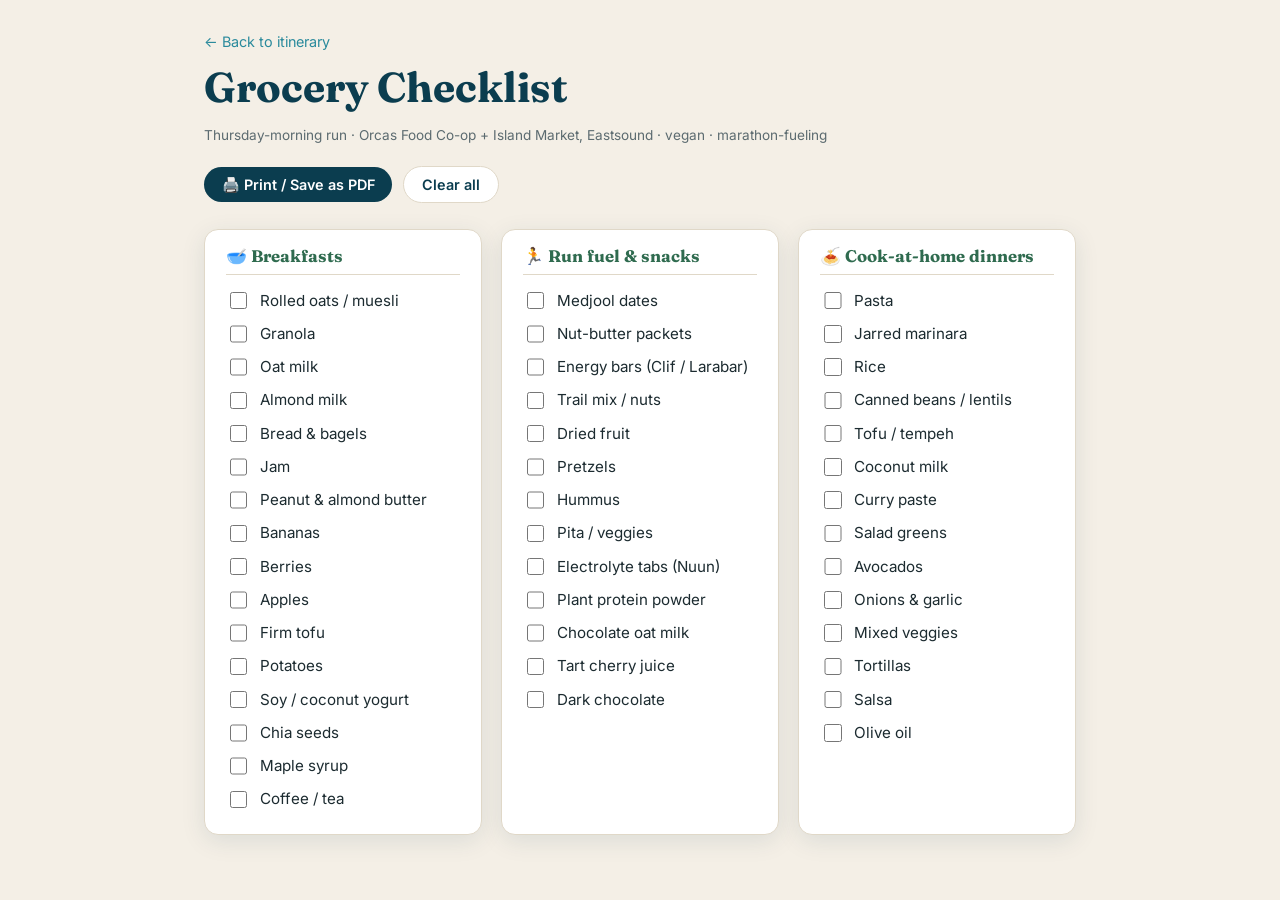
==== grocery.html @ f3b894e9 "Add printable grocery checklist page and Anacortes map links Add grocery.html: an interactive, print" ====
<!DOCTYPE html>
<html lang="en">
<head>
  <meta charset="UTF-8" />
  <meta name="viewport" content="width=device-width, initial-scale=1.0" />
  <title>Orcas Island — Grocery Checklist</title>
  <link rel="preconnect" href="https://fonts.googleapis.com" />
  <link rel="preconnect" href="https://fonts.gstatic.com" crossorigin />
  <link href="https://fonts.googleapis.com/css2?family=Fraunces:opsz,wght@9..144,400;9..144,600;9..144,700&family=Inter:wght@400;500;600;700&display=swap" rel="stylesheet" />
  <link rel="stylesheet" href="styles.css" />
  <style>
    .grocery-wrap { max-width: 920px; margin: 0 auto; padding: 1.8rem 1.5rem 4rem; }
    .backlink { font-size: 0.9rem; color: var(--teal); text-decoration: none; }
    .grocery-wrap h1 { font-family: "Fraunces", serif; color: var(--ocean); margin: 0.6rem 0 0.2rem; font-size: clamp(1.8rem, 5vw, 2.6rem); }
    .toolbar { display: flex; gap: 0.7rem; align-items: center; flex-wrap: wrap; margin: 1.2rem 0 1.6rem; }
    .check-grid { display: grid; grid-template-columns: repeat(auto-fit, minmax(260px, 1fr)); gap: 1.2rem; }
    .check-card { background: var(--card); border: 1px solid var(--line); border-radius: 14px; padding: 1.1rem 1.3rem; box-shadow: var(--shadow); }
    .check-card h2 { font-size: 1.05rem; color: var(--forest); margin: 0 0 0.6rem; border-bottom: 1px solid var(--line); padding-bottom: 0.45rem; }
    .check-item { display: flex; align-items: flex-start; gap: 0.6rem; padding: 0.28rem 0; cursor: pointer; font-size: 0.95rem; }
    .check-item input { width: 1.1rem; height: 1.1rem; margin-top: 0.2rem; accent-color: var(--teal); flex-shrink: 0; }
    .check-item input:checked + span { text-decoration: line-through; color: var(--muted); }
    @media print {
      .toolbar, .backlink { display: none !important; }
      body { background: #fff; }
      .grocery-wrap { padding-top: 0.5rem; }
      .check-card { box-shadow: none; break-inside: avoid; }
      .check-grid { grid-template-columns: repeat(2, 1fr); }
    }
  </style>
</head>
<body>
  <div class="grocery-wrap">
    <a class="backlink" href="index.html">← Back to itinerary</a>
    <h1>Grocery Checklist</h1>
    <p class="muted">Thursday-morning run · Orcas Food Co-op + Island Market, Eastsound · vegan · marathon-fueling</p>

    <div class="toolbar">
      <button class="btn" onclick="window.print()">🖨️ Print / Save as PDF</button>
      <button class="btn secondary" id="clearBtn">Clear all</button>
    </div>

    <div class="check-grid">
      <div class="check-card">
        <h2>🥣 Breakfasts</h2>
        <label class="check-item"><input type="checkbox" /><span>Rolled oats / muesli</span></label>
        <label class="check-item"><input type="checkbox" /><span>Granola</span></label>
        <label class="check-item"><input type="checkbox" /><span>Oat milk</span></label>
        <label class="check-item"><input type="checkbox" /><span>Almond milk</span></label>
        <label class="check-item"><input type="checkbox" /><span>Bread &amp; bagels</span></label>
        <label class="check-item"><input type="checkbox" /><span>Jam</span></label>
        <label class="check-item"><input type="checkbox" /><span>Peanut &amp; almond butter</span></label>
        <label class="check-item"><input type="checkbox" /><span>Bananas</span></label>
        <label class="check-item"><input type="checkbox" /><span>Berries</span></label>
        <label class="check-item"><input type="checkbox" /><span>Apples</span></label>
        <label class="check-item"><input type="checkbox" /><span>Firm tofu</span></label>
        <label class="check-item"><input type="checkbox" /><span>Potatoes</span></label>
        <label class="check-item"><input type="checkbox" /><span>Soy / coconut yogurt</span></label>
        <label class="check-item"><input type="checkbox" /><span>Chia seeds</span></label>
        <label class="check-item"><input type="checkbox" /><span>Maple syrup</span></label>
        <label class="check-item"><input type="checkbox" /><span>Coffee / tea</span></label>
      </div>

      <div class="check-card">
        <h2>🏃 Run fuel &amp; snacks</h2>
        <label class="check-item"><input type="checkbox" /><span>Medjool dates</span></label>
        <label class="check-item"><input type="checkbox" /><span>Nut-butter packets</span></label>
        <label class="check-item"><input type="checkbox" /><span>Energy bars (Clif / Larabar)</span></label>
        <label class="check-item"><input type="checkbox" /><span>Trail mix / nuts</span></label>
        <label class="check-item"><input type="checkbox" /><span>Dried fruit</span></label>
        <label class="check-item"><input type="checkbox" /><span>Pretzels</span></label>
        <label class="check-item"><input type="checkbox" /><span>Hummus</span></label>
        <label class="check-item"><input type="checkbox" /><span>Pita / veggies</span></label>
        <label class="check-item"><input type="checkbox" /><span>Electrolyte tabs (Nuun)</span></label>
        <label class="check-item"><input type="checkbox" /><span>Plant protein powder</span></label>
        <label class="check-item"><input type="checkbox" /><span>Chocolate oat milk</span></label>
        <label class="check-item"><input type="checkbox" /><span>Tart cherry juice</span></label>
        <label class="check-item"><input type="checkbox" /><span>Dark chocolate</span></label>
      </div>

      <div class="check-card">
        <h2>🍝 Cook-at-home dinners</h2>
        <label class="check-item"><input type="checkbox" /><span>Pasta</span></label>
        <label class="check-item"><input type="checkbox" /><span>Jarred marinara</span></label>
        <label class="check-item"><input type="checkbox" /><span>Rice</span></label>
        <label class="check-item"><input type="checkbox" /><span>Canned beans / lentils</span></label>
        <label class="check-item"><input type="checkbox" /><span>Tofu / tempeh</span></label>
        <label class="check-item"><input type="checkbox" /><span>Coconut milk</span></label>
        <label class="check-item"><input type="checkbox" /><span>Curry paste</span></label>
        <label class="check-item"><input type="checkbox" /><span>Salad greens</span></label>
        <label class="check-item"><input type="checkbox" /><span>Avocados</span></label>
        <label class="check-item"><input type="checkbox" /><span>Onions &amp; garlic</span></label>
        <label class="check-item"><input type="checkbox" /><span>Mixed veggies</span></label>
        <label class="check-item"><input type="checkbox" /><span>Tortillas</span></label>
        <label class="check-item"><input type="checkbox" /><span>Salsa</span></label>
        <label class="check-item"><input type="checkbox" /><span>Olive oil</span></label>
      </div>
    </div>
  </div>

  <script>
    const KEY = 'orcas-grocery';
    const boxes = [...document.querySelectorAll('.check-item input')];
    const saved = JSON.parse(localStorage.getItem(KEY) || '{}');
    const save = () => {
      const state = {};
      boxes.forEach(b => { state[b.nextElementSibling.textContent.trim()] = b.checked; });
      localStorage.setItem(KEY, JSON.stringify(state));
    };
    boxes.forEach(b => {
      const k = b.nextElementSibling.textContent.trim();
      if (saved[k]) b.checked = true;
      b.addEventListener('change', save);
    });
    document.getElementById('clearBtn').addEventListener('click', () => {
      boxes.forEach(b => b.checked = false);
      localStorage.removeItem(KEY);
    });
  </script>
</body>
</html>
---- styles.css ----
:root {
  --ocean: #0b3d4f;
  --ocean-2: #145a6e;
  --teal: #2a8a9c;
  --sand: #f4efe6;
  --sand-2: #ece4d6;
  --forest: #2f6b4f;
  --coral: #e07a5f;
  --ink: #1c2b30;
  --muted: #5c6b70;
  --card: #ffffff;
  --line: #e0d8c8;
  --shadow: 0 6px 24px rgba(11, 61, 79, 0.10);
}

* { box-sizing: border-box; }

html { scroll-behavior: smooth; }

body {
  margin: 0;
  font-family: "Inter", system-ui, -apple-system, sans-serif;
  color: var(--ink);
  background: var(--sand);
  line-height: 1.6;
}

h1, h2, h3 {
  font-family: "Fraunces", Georgia, serif;
  line-height: 1.15;
  margin: 0;
}

a { color: var(--teal); }

/* ---------- HERO ---------- */
.hero {
  position: relative;
  color: #fff;
  background:
    radial-gradient(1200px 500px at 80% -10%, rgba(42,138,156,0.55), transparent),
    linear-gradient(160deg, var(--ocean) 0%, var(--ocean-2) 55%, var(--teal) 130%);
  padding-bottom: 4rem;
  overflow: hidden;
}
.hero::after {
  content: "";
  position: absolute;
  left: 0; right: 0; bottom: -1px;
  height: 60px;
  background: var(--sand);
  clip-path: polygon(0 60%, 12% 40%, 28% 62%, 45% 38%, 62% 60%, 80% 36%, 100% 58%, 100% 100%, 0 100%);
}

.topnav {
  display: flex;
  align-items: center;
  justify-content: space-between;
  flex-wrap: wrap;
  max-width: 1080px;
  margin: 0 auto;
  padding: 1.1rem 1.5rem;
}
.brand {
  font-family: "Fraunces", serif;
  font-weight: 700;
  font-size: 1.15rem;
  color: #fff;
  text-decoration: none;
  letter-spacing: 0.3px;
}
.nav-links { display: flex; gap: 1.4rem; }
.nav-links a {
  color: rgba(255,255,255,0.88);
  text-decoration: none;
  font-size: 0.92rem;
  font-weight: 500;
}
.nav-links a:hover { color: #fff; }
.nav-toggle {
  display: none;
  background: none; border: none;
  color: #fff; font-size: 1.5rem; cursor: pointer;
}

.hero-inner {
  max-width: 1080px;
  margin: 0 auto;
  padding: 2.5rem 1.5rem 0;
  text-align: center;
}
.eyebrow {
  text-transform: uppercase;
  letter-spacing: 3px;
  font-size: 0.78rem;
  font-weight: 600;
  color: rgba(255,255,255,0.78);
  margin: 0 0 0.6rem;
}
.hero h1 {
  font-size: clamp(3rem, 9vw, 6rem);
  font-weight: 700;
  letter-spacing: -1px;
}
.hero-sub {
  font-size: clamp(1.1rem, 3vw, 1.6rem);
  font-style: italic;
  font-family: "Fraunces", serif;
  margin: 0.4rem 0 1.6rem;
  color: rgba(255,255,255,0.92);
}
.hero-meta {
  display: flex;
  flex-wrap: wrap;
  justify-content: center;
  gap: 0.6rem 1.4rem;
  font-size: 0.95rem;
  color: rgba(255,255,255,0.9);
}
.hero-meta span { white-space: nowrap; }

/* ---------- SECTIONS ---------- */
main { max-width: 1080px; margin: 0 auto; padding: 0 1.5rem; }
.section { padding: 3rem 0 1rem; }
.section > h2 {
  font-size: clamp(1.6rem, 4vw, 2.2rem);
  color: var(--ocean);
  margin-bottom: 1.4rem;
  position: relative;
  padding-left: 0.9rem;
}
.section > h2::before {
  content: "";
  position: absolute;
  left: 0; top: 0.15em; bottom: 0.15em;
  width: 5px; border-radius: 3px;
  background: var(--coral);
}
.muted { color: var(--muted); font-weight: 400; font-size: 0.85em; }
.subhead { font-size: 1.25rem; color: var(--ocean); margin: 2rem 0 1rem; }

.btn {
  display: inline-block;
  background: var(--ocean);
  color: #fff;
  text-decoration: none;
  padding: 0.55rem 1.1rem;
  border-radius: 999px;
  font-weight: 600;
  font-size: 0.9rem;
  border: none;
  cursor: pointer;
  font-family: inherit;
}
.btn:hover { background: var(--ocean-2); }
.btn.secondary { background: #fff; color: var(--ocean); border: 1px solid var(--line); }

.callout {
  background: var(--card);
  border: 1px solid var(--line);
  border-left: 5px solid var(--teal);
  border-radius: 14px;
  padding: 1.2rem 1.4rem;
  box-shadow: var(--shadow);
}
.callout p { margin: 0 0 0.8rem; }
.callout p:last-child { margin-bottom: 0; }

/* ---------- TABLE ---------- */
.table-wrap { overflow-x: auto; border-radius: 14px; box-shadow: var(--shadow); }
table {
  width: 100%;
  border-collapse: collapse;
  background: var(--card);
  min-width: 640px;
}
th, td { padding: 0.8rem 1rem; text-align: left; border-bottom: 1px solid var(--line); font-size: 0.93rem; }
thead th {
  background: var(--ocean);
  color: #fff;
  font-weight: 600;
  font-size: 0.85rem;
  letter-spacing: 0.4px;
}
tbody tr:nth-child(even) { background: var(--sand-2); }
tbody tr.row-highlight { background: #fdf3ec; }
.footnote { font-size: 0.82rem; color: var(--muted); margin-top: 0.7rem; }

/* ---------- DAY CARDS ---------- */
.day-card {
  background: var(--card);
  border: 1px solid var(--line);
  border-radius: 16px;
  padding: 1.4rem 1.6rem;
  margin-bottom: 1.2rem;
  box-shadow: var(--shadow);
}
.day-card-feature {
  border: 1px solid #f0c9a8;
  background: linear-gradient(180deg, #fff 0%, #fff7f0 100%);
}
.day-head {
  display: flex;
  align-items: baseline;
  gap: 0.9rem;
  flex-wrap: wrap;
  margin-bottom: 0.8rem;
  border-bottom: 1px dashed var(--line);
  padding-bottom: 0.7rem;
}
.day-num {
  background: var(--ocean);
  color: #fff;
  font-size: 0.72rem;
  font-weight: 700;
  letter-spacing: 1px;
  text-transform: uppercase;
  padding: 0.28rem 0.6rem;
  border-radius: 999px;
}
.day-card-feature .day-num { background: var(--coral); }
.day-head h3 { font-size: 1.18rem; color: var(--ocean); font-weight: 600; }
.day-card ul { margin: 0; padding-left: 1.1rem; }
.day-card li { margin-bottom: 0.55rem; }
.day-card li:last-child { margin-bottom: 0; }

.tag {
  display: inline-block;
  font-size: 0.68rem;
  font-weight: 700;
  letter-spacing: 0.5px;
  text-transform: uppercase;
  padding: 0.12rem 0.5rem;
  border-radius: 6px;
  margin-right: 0.35rem;
  vertical-align: middle;
  color: #fff;
}
.tag-run   { background: #c05621; }
.tag-hike  { background: var(--forest); }
.tag-water { background: var(--teal); }
.tag-food  { background: #8a5a83; }
.tag-night { background: #2c3e66; }
.tag-spa   { background: var(--coral); }

/* ---------- GRID CARDS ---------- */
.grid {
  display: grid;
  grid-template-columns: repeat(auto-fit, minmax(240px, 1fr));
  gap: 1.1rem;
}
.info-card {
  background: var(--card);
  border: 1px solid var(--line);
  border-radius: 14px;
  padding: 1.2rem 1.3rem;
  box-shadow: var(--shadow);
}
.info-card h3 { font-size: 1.05rem; color: var(--forest); margin-bottom: 0.6rem; }
.info-card.alert-card { border-color: #f0c9a8; border-left: 5px solid var(--coral); background: #fff7f0; }
.info-card.alert-card h3 { color: var(--coral); }
.info-card ul { margin: 0; padding-left: 1.1rem; }
.info-card li { margin-bottom: 0.35rem; font-size: 0.93rem; }

.checklist {
  list-style: none;
  padding: 0;
  margin: 0;
  display: grid;
  gap: 0.7rem;
}
.checklist li {
  background: var(--card);
  border: 1px solid var(--line);
  border-radius: 12px;
  padding: 0.85rem 1.1rem 0.85rem 2.6rem;
  position: relative;
  box-shadow: var(--shadow);
  font-size: 0.94rem;
}
.checklist li::before {
  content: "✓";
  position: absolute;
  left: 1rem; top: 0.85rem;
  color: var(--forest);
  font-weight: 700;
}

/* ---------- FOOTER ---------- */
.site-footer {
  text-align: center;
  padding: 2.5rem 1.5rem 3rem;
  margin-top: 2rem;
  color: var(--muted);
  border-top: 1px solid var(--line);
}
.site-footer p { margin: 0.2rem 0; }

/* ---------- RESPONSIVE ---------- */
@media (max-width: 720px) {
  .nav-toggle { display: block; }
  .nav-links {
    display: none;
    flex-direction: column;
    width: 100%;
    gap: 0.4rem;
    margin-top: 0.8rem;
  }
  .nav-links.open { display: flex; }
  .nav-links a { padding: 0.4rem 0; }
}
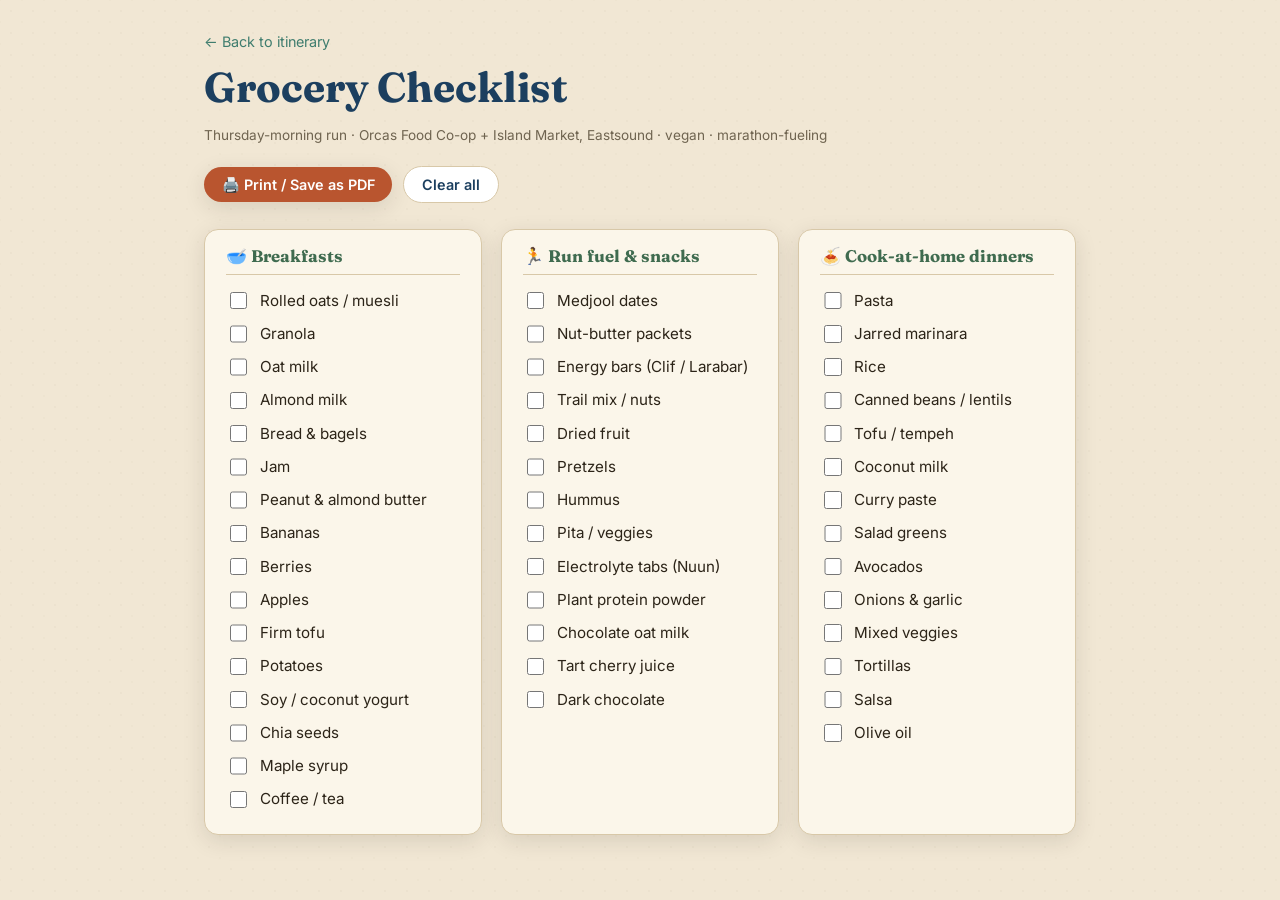
==== commit 08f44467: "Restyle site with vintage Orcas summer-camp look & feel Rework palette (navy seas, parchment, campfi" ====
--- a/grocery.html
+++ b/grocery.html
@@ -6,7 +6,7 @@
   <title>Orcas Island — Grocery Checklist</title>
   <link rel="preconnect" href="https://fonts.googleapis.com" />
   <link rel="preconnect" href="https://fonts.gstatic.com" crossorigin />
-  <link href="https://fonts.googleapis.com/css2?family=Fraunces:opsz,wght@9..144,400;9..144,600;9..144,700&family=Inter:wght@400;500;600;700&display=swap" rel="stylesheet" />
+  <link href="https://fonts.googleapis.com/css2?family=Caveat:wght@500;700&family=Fraunces:opsz,wght@9..144,400;9..144,600;9..144,700&family=Inter:wght@400;500;600;700&display=swap" rel="stylesheet" />
   <link rel="stylesheet" href="styles.css" />
   <style>
     .grocery-wrap { max-width: 920px; margin: 0 auto; padding: 1.8rem 1.5rem 4rem; }
--- a/styles.css
+++ b/styles.css
@@ -1,16 +1,18 @@
 :root {
-  --ocean: #0b3d4f;
-  --ocean-2: #145a6e;
-  --teal: #2a8a9c;
-  --sand: #f4efe6;
-  --sand-2: #ece4d6;
-  --forest: #2f6b4f;
-  --coral: #e07a5f;
-  --ink: #1c2b30;
-  --muted: #5c6b70;
-  --card: #ffffff;
-  --line: #e0d8c8;
-  --shadow: 0 6px 24px rgba(11, 61, 79, 0.10);
+  /* Vintage camp palette — navy seas, parchment, campfire rust, pine */
+  --ocean: #1c3f5f;       /* deep nautical navy */
+  --ocean-2: #2a5773;     /* dusk blue */
+  --teal: #3f7d6e;        /* muted sea-green */
+  --sand: #f1e7d4;        /* parchment page */
+  --sand-2: #e7d9bf;      /* aged paper */
+  --forest: #3f6b4f;      /* pine / sage */
+  --coral: #b9552f;       /* campfire rust */
+  --gold: #c79a3f;        /* brass / compass */
+  --ink: #2c2418;         /* warm bark brown */
+  --muted: #6f6450;       /* taupe */
+  --card: #fbf6ea;        /* warm paper card */
+  --line: #d8c8a8;        /* weathered tan */
+  --shadow: 0 6px 22px rgba(44, 36, 24, 0.12);
 }
 
 * { box-sizing: border-box; }
@@ -21,7 +23,12 @@
   margin: 0;
   font-family: "Inter", system-ui, -apple-system, sans-serif;
   color: var(--ink);
-  background: var(--sand);
+  background-color: var(--sand);
+  background-image:
+    radial-gradient(rgba(120, 90, 50, 0.035) 1px, transparent 1px),
+    radial-gradient(rgba(120, 90, 50, 0.025) 1px, transparent 1px);
+  background-size: 22px 22px, 22px 22px;
+  background-position: 0 0, 11px 11px;
   line-height: 1.6;
 }
 
@@ -31,28 +38,50 @@
   margin: 0;
 }
 
-a { color: var(--teal); }
+a { color: var(--coral); }
 
 /* ---------- HERO ---------- */
 .hero {
   position: relative;
-  color: #fff;
+  color: #f6efe0;
   background:
-    radial-gradient(1200px 500px at 80% -10%, rgba(42,138,156,0.55), transparent),
-    linear-gradient(160deg, var(--ocean) 0%, var(--ocean-2) 55%, var(--teal) 130%);
-  padding-bottom: 4rem;
+    linear-gradient(180deg, #112a40 0%, #1c3f5f 55%, #38617f 100%);
+  padding-bottom: 6rem;
   overflow: hidden;
 }
+/* starry Orcas night sky */
+.hero::before {
+  content: "";
+  position: absolute;
+  inset: 0;
+  z-index: 0;
+  pointer-events: none;
+  background-image:
+    radial-gradient(1.6px 1.6px at 18% 28%, rgba(255,255,255,.85), transparent),
+    radial-gradient(1.4px 1.4px at 70% 18%, rgba(255,255,255,.75), transparent),
+    radial-gradient(1px 1px at 48% 38%, rgba(255,255,255,.6), transparent),
+    radial-gradient(1px 1px at 86% 46%, rgba(255,255,255,.6), transparent),
+    radial-gradient(1.6px 1.6px at 33% 14%, rgba(255,255,255,.8), transparent),
+    radial-gradient(1px 1px at 9% 52%, rgba(255,255,255,.5), transparent),
+    radial-gradient(1px 1px at 58% 58%, rgba(255,255,255,.5), transparent),
+    radial-gradient(1.5px 1.5px at 92% 24%, rgba(255,255,255,.75), transparent),
+    radial-gradient(1px 1px at 78% 64%, rgba(255,255,255,.45), transparent),
+    radial-gradient(1.2px 1.2px at 25% 60%, rgba(255,255,255,.55), transparent);
+  opacity: .9;
+}
+/* pine treeline on a parchment shore */
 .hero::after {
   content: "";
   position: absolute;
   left: 0; right: 0; bottom: -1px;
-  height: 60px;
-  background: var(--sand);
-  clip-path: polygon(0 60%, 12% 40%, 28% 62%, 45% 38%, 62% 60%, 80% 36%, 100% 58%, 100% 100%, 0 100%);
+  height: 120px;
+  z-index: 1;
+  background: url("data:image/svg+xml,%3Csvg xmlns='http://www.w3.org/2000/svg' viewBox='0 0 1440 120' preserveAspectRatio='none'%3E%3Cpath fill='%23f1e7d4' d='M0,120 L0,84 Q360,72 720,82 T1440,82 L1440,120 Z'/%3E%3Cpath fill='%231d3a2a' d='M110,86 L150,38 L190,86 Z M250,86 L284,52 L318,86 Z M360,86 L398,32 L436,86 Z M520,86 L556,50 L592,86 Z M650,86 L686,42 L722,86 Z M800,86 L838,30 L876,86 Z M980,86 L1014,50 L1048,86 Z M1120,86 L1158,40 L1196,86 Z M1280,86 L1316,48 L1352,86 Z'/%3E%3C/svg%3E") bottom center / cover no-repeat;
 }
 
 .topnav {
+  position: relative;
+  z-index: 3;
   display: flex;
   align-items: center;
   justify-content: space-between;
@@ -65,13 +94,13 @@
   font-family: "Fraunces", serif;
   font-weight: 700;
   font-size: 1.15rem;
-  color: #fff;
+  color: #f6efe0;
   text-decoration: none;
   letter-spacing: 0.3px;
 }
 .nav-links { display: flex; gap: 1.4rem; }
 .nav-links a {
-  color: rgba(255,255,255,0.88);
+  color: rgba(246, 239, 224, 0.88);
   text-decoration: none;
   font-size: 0.92rem;
   font-weight: 500;
@@ -80,10 +109,12 @@
 .nav-toggle {
   display: none;
   background: none; border: none;
-  color: #fff; font-size: 1.5rem; cursor: pointer;
+  color: #f6efe0; font-size: 1.5rem; cursor: pointer;
 }
 
 .hero-inner {
+  position: relative;
+  z-index: 2;
   max-width: 1080px;
   margin: 0 auto;
   padding: 2.5rem 1.5rem 0;
@@ -94,20 +125,20 @@
   letter-spacing: 3px;
   font-size: 0.78rem;
   font-weight: 600;
-  color: rgba(255,255,255,0.78);
-  margin: 0 0 0.6rem;
+  color: var(--gold);
+  margin: 0 0 0.4rem;
 }
 .hero h1 {
   font-size: clamp(3rem, 9vw, 6rem);
   font-weight: 700;
-  letter-spacing: -1px;
-}
-.hero-sub {
-  font-size: clamp(1.1rem, 3vw, 1.6rem);
-  font-style: italic;
-  font-family: "Fraunces", serif;
-  margin: 0.4rem 0 1.6rem;
-  color: rgba(255,255,255,0.92);
+  letter-spacing: -0.5px;
+}
+.hero-script {
+  font-family: "Caveat", cursive;
+  font-size: clamp(1.8rem, 5vw, 2.8rem);
+  font-weight: 700;
+  color: var(--gold);
+  margin: 0.2rem 0 1.4rem;
 }
 .hero-meta {
   display: flex;
@@ -115,33 +146,48 @@
   justify-content: center;
   gap: 0.6rem 1.4rem;
   font-size: 0.95rem;
-  color: rgba(255,255,255,0.9);
+  color: rgba(246, 239, 224, 0.92);
 }
 .hero-meta span { white-space: nowrap; }
 
 /* ---------- SECTIONS ---------- */
 main { max-width: 1080px; margin: 0 auto; padding: 0 1.5rem; }
 .section { padding: 3rem 0 1rem; }
+.section + .section { border-top: 2px dotted var(--line); }
 .section > h2 {
   font-size: clamp(1.6rem, 4vw, 2.2rem);
   color: var(--ocean);
-  margin-bottom: 1.4rem;
-  position: relative;
-  padding-left: 0.9rem;
+  margin-bottom: 0.5rem;
+  position: relative;
+  padding-left: 1rem;
 }
 .section > h2::before {
   content: "";
   position: absolute;
-  left: 0; top: 0.15em; bottom: 0.15em;
-  width: 5px; border-radius: 3px;
+  left: 0; top: 0.12em; bottom: 0.12em;
+  width: 6px; border-radius: 6px;
   background: var(--coral);
 }
+/* rope-stitch underline under each section title */
+.section > h2 { padding-bottom: 0.7rem; margin-bottom: 1.3rem; }
+.section > h2::after {
+  content: "";
+  position: absolute;
+  left: 1rem; bottom: 0;
+  width: 64px; height: 0;
+  border-bottom: 3px dotted var(--gold);
+}
 .muted { color: var(--muted); font-weight: 400; font-size: 0.85em; }
-.subhead { font-size: 1.25rem; color: var(--ocean); margin: 2rem 0 1rem; }
+.subhead {
+  font-size: 1.25rem;
+  font-style: italic;
+  color: var(--ocean);
+  margin: 2rem 0 1rem;
+}
 
 .btn {
   display: inline-block;
-  background: var(--ocean);
+  background: var(--coral);
   color: #fff;
   text-decoration: none;
   padding: 0.55rem 1.1rem;
@@ -151,15 +197,16 @@
   border: none;
   cursor: pointer;
   font-family: inherit;
-}
-.btn:hover { background: var(--ocean-2); }
-.btn.secondary { background: #fff; color: var(--ocean); border: 1px solid var(--line); }
+  box-shadow: var(--shadow);
+}
+.btn:hover { background: #a2481f; }
+.btn.secondary { background: #fff; color: var(--ocean); border: 1px solid var(--line); box-shadow: none; }
 
 .callout {
   background: var(--card);
   border: 1px solid var(--line);
-  border-left: 5px solid var(--teal);
-  border-radius: 14px;
+  border-left: 6px solid var(--teal);
+  border-radius: 12px;
   padding: 1.2rem 1.4rem;
   box-shadow: var(--shadow);
 }
@@ -167,7 +214,7 @@
 .callout p:last-child { margin-bottom: 0; }
 
 /* ---------- TABLE ---------- */
-.table-wrap { overflow-x: auto; border-radius: 14px; box-shadow: var(--shadow); }
+.table-wrap { overflow-x: auto; border-radius: 12px; box-shadow: var(--shadow); border: 1px solid var(--line); }
 table {
   width: 100%;
   border-collapse: collapse;
@@ -177,27 +224,27 @@
 th, td { padding: 0.8rem 1rem; text-align: left; border-bottom: 1px solid var(--line); font-size: 0.93rem; }
 thead th {
   background: var(--ocean);
-  color: #fff;
+  color: #f6efe0;
   font-weight: 600;
   font-size: 0.85rem;
   letter-spacing: 0.4px;
 }
 tbody tr:nth-child(even) { background: var(--sand-2); }
-tbody tr.row-highlight { background: #fdf3ec; }
+tbody tr.row-highlight { background: #f6e7cf; }
 .footnote { font-size: 0.82rem; color: var(--muted); margin-top: 0.7rem; }
 
 /* ---------- DAY CARDS ---------- */
 .day-card {
   background: var(--card);
   border: 1px solid var(--line);
-  border-radius: 16px;
+  border-radius: 14px;
   padding: 1.4rem 1.6rem;
   margin-bottom: 1.2rem;
   box-shadow: var(--shadow);
 }
 .day-card-feature {
-  border: 1px solid #f0c9a8;
-  background: linear-gradient(180deg, #fff 0%, #fff7f0 100%);
+  border: 1px solid #e3b48a;
+  background: linear-gradient(180deg, #fbf6ea 0%, #fbeede 100%);
 }
 .day-head {
   display: flex;
@@ -210,7 +257,7 @@
 }
 .day-num {
   background: var(--ocean);
-  color: #fff;
+  color: #f6efe0;
   font-size: 0.72rem;
   font-weight: 700;
   letter-spacing: 1px;
@@ -236,12 +283,12 @@
   vertical-align: middle;
   color: #fff;
 }
-.tag-run   { background: #c05621; }
+.tag-run   { background: var(--coral); }
 .tag-hike  { background: var(--forest); }
-.tag-water { background: var(--teal); }
-.tag-food  { background: #8a5a83; }
-.tag-night { background: #2c3e66; }
-.tag-spa   { background: var(--coral); }
+.tag-water { background: var(--ocean-2); }
+.tag-food  { background: #8a5a4a; }
+.tag-night { background: var(--ocean); }
+.tag-spa   { background: var(--gold); color: #3a2e12; }
 
 /* ---------- GRID CARDS ---------- */
 .grid {
@@ -252,12 +299,12 @@
 .info-card {
   background: var(--card);
   border: 1px solid var(--line);
-  border-radius: 14px;
+  border-radius: 12px;
   padding: 1.2rem 1.3rem;
   box-shadow: var(--shadow);
 }
 .info-card h3 { font-size: 1.05rem; color: var(--forest); margin-bottom: 0.6rem; }
-.info-card.alert-card { border-color: #f0c9a8; border-left: 5px solid var(--coral); background: #fff7f0; }
+.info-card.alert-card { border-color: #e3b48a; border-left: 6px solid var(--coral); background: #fbeede; }
 .info-card.alert-card h3 { color: var(--coral); }
 .info-card ul { margin: 0; padding-left: 1.1rem; }
 .info-card li { margin-bottom: 0.35rem; font-size: 0.93rem; }
@@ -279,10 +326,10 @@
   font-size: 0.94rem;
 }
 .checklist li::before {
-  content: "✓";
-  position: absolute;
-  left: 1rem; top: 0.85rem;
-  color: var(--forest);
+  content: "✦";
+  position: absolute;
+  left: 1rem; top: 0.8rem;
+  color: var(--gold);
   font-weight: 700;
 }
 
@@ -292,9 +339,15 @@
   padding: 2.5rem 1.5rem 3rem;
   margin-top: 2rem;
   color: var(--muted);
-  border-top: 1px solid var(--line);
+  border-top: 2px dotted var(--line);
 }
 .site-footer p { margin: 0.2rem 0; }
+.footer-script {
+  font-family: "Caveat", cursive;
+  font-size: 1.7rem;
+  color: var(--coral);
+  margin-bottom: 0.4rem !important;
+}
 
 /* ---------- RESPONSIVE ---------- */
 @media (max-width: 720px) {
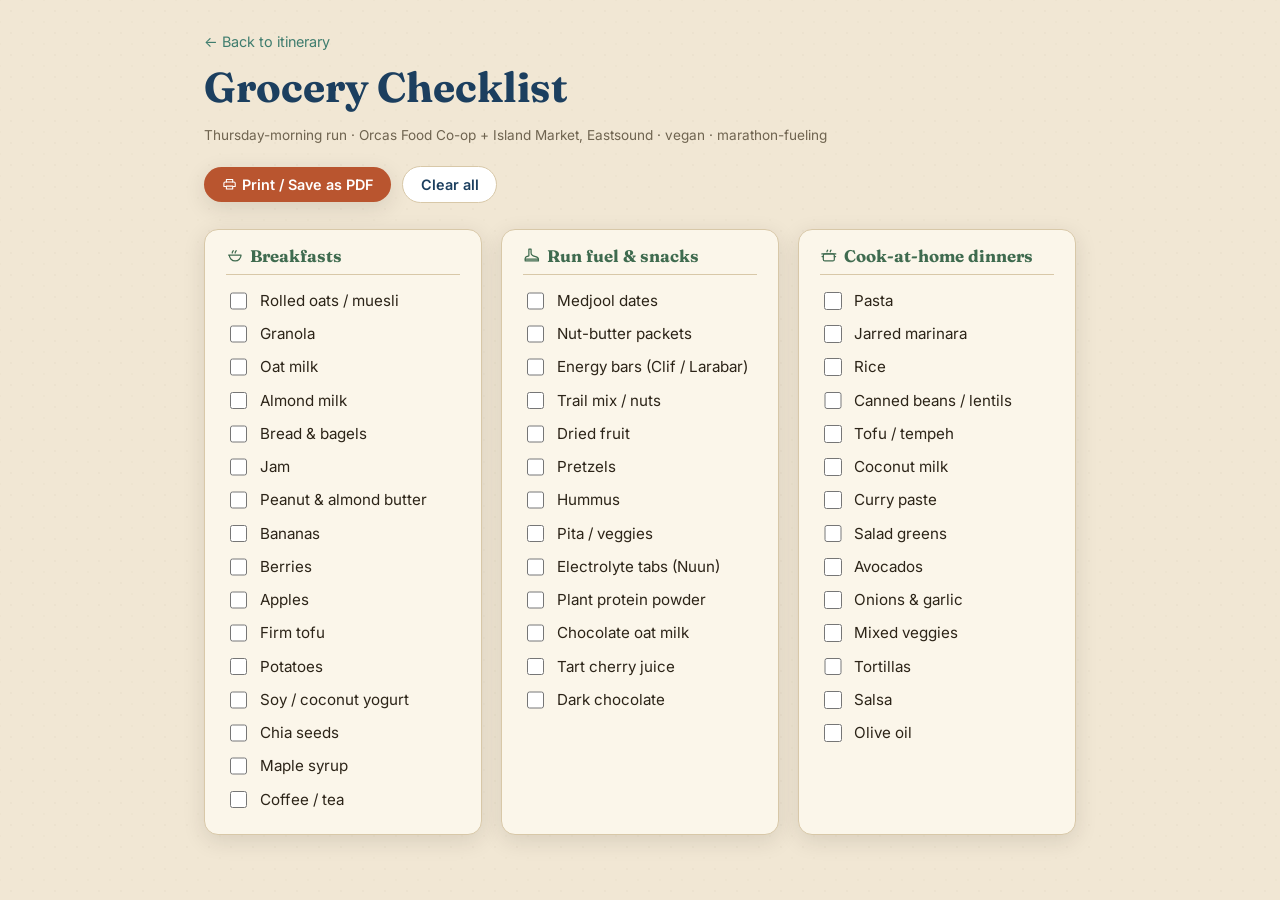
==== commit 3c76cd42: "Swap emoji icons for hand-drawn line-art icons Co-authored-by: Cursor <cursoragent@cursor.com>" ====
--- a/grocery.html
+++ b/grocery.html
@@ -29,19 +29,28 @@
   </style>
 </head>
 <body>
+  <svg width="0" height="0" style="position:absolute" aria-hidden="true" focusable="false">
+    <defs>
+      <symbol id="ic-printer" viewBox="0 0 24 24"><path d="M7 8V4h10v4"/><path d="M5 8h14a2 2 0 0 1 2 2v5h-4v4H7v-4H3v-5a2 2 0 0 1 2-2z"/><path d="M7 14.5h10"/></symbol>
+      <symbol id="ic-bowl" viewBox="0 0 24 24"><path d="M3.5 11h17a8 8 0 0 1-8 8 8 8 0 0 1-8-8z"/><path d="M8.5 8c0-1.4.8-2.1 1.4-3M12.5 8c0-1.4.8-2.1 1.4-3"/></symbol>
+      <symbol id="ic-boot" viewBox="0 0 24 24"><path d="M8 3v9l-3.2 1.1C3.6 13.5 3 14.5 3 16v3h18v-2c0-2.2-1.6-3.2-3.8-3.8C14.5 12.5 11 11.5 11 8V3z"/><path d="M3 16.5h18"/></symbol>
+      <symbol id="ic-pot" viewBox="0 0 24 24"><rect x="4.5" y="9.5" width="15" height="9.5" rx="2"/><path d="M2.5 9.5h19M4.5 13H2.8M19.5 13h1.7"/><path d="M9.5 6.5c0-1 .5-1.6 1-2.2M14 6.5c0-1 .5-1.6 1-2.2"/></symbol>
+    </defs>
+  </svg>
+
   <div class="grocery-wrap">
     <a class="backlink" href="index.html">← Back to itinerary</a>
     <h1>Grocery Checklist</h1>
     <p class="muted">Thursday-morning run · Orcas Food Co-op + Island Market, Eastsound · vegan · marathon-fueling</p>
 
     <div class="toolbar">
-      <button class="btn" onclick="window.print()">🖨️ Print / Save as PDF</button>
+      <button class="btn" onclick="window.print()"><svg class="ic" aria-hidden="true"><use href="#ic-printer"/></svg>Print / Save as PDF</button>
       <button class="btn secondary" id="clearBtn">Clear all</button>
     </div>
 
     <div class="check-grid">
       <div class="check-card">
-        <h2>🥣 Breakfasts</h2>
+        <h2><svg class="ic" aria-hidden="true"><use href="#ic-bowl"/></svg>Breakfasts</h2>
         <label class="check-item"><input type="checkbox" /><span>Rolled oats / muesli</span></label>
         <label class="check-item"><input type="checkbox" /><span>Granola</span></label>
         <label class="check-item"><input type="checkbox" /><span>Oat milk</span></label>
@@ -61,7 +70,7 @@
       </div>
 
       <div class="check-card">
-        <h2>🏃 Run fuel &amp; snacks</h2>
+        <h2><svg class="ic" aria-hidden="true"><use href="#ic-boot"/></svg>Run fuel &amp; snacks</h2>
         <label class="check-item"><input type="checkbox" /><span>Medjool dates</span></label>
         <label class="check-item"><input type="checkbox" /><span>Nut-butter packets</span></label>
         <label class="check-item"><input type="checkbox" /><span>Energy bars (Clif / Larabar)</span></label>
@@ -78,7 +87,7 @@
       </div>
 
       <div class="check-card">
-        <h2>🍝 Cook-at-home dinners</h2>
+        <h2><svg class="ic" aria-hidden="true"><use href="#ic-pot"/></svg>Cook-at-home dinners</h2>
         <label class="check-item"><input type="checkbox" /><span>Pasta</span></label>
         <label class="check-item"><input type="checkbox" /><span>Jarred marinara</span></label>
         <label class="check-item"><input type="checkbox" /><span>Rice</span></label>
--- a/styles.css
+++ b/styles.css
@@ -40,6 +40,23 @@
 
 a { color: var(--coral); }
 
+/* hand-drawn line icons */
+.ic {
+  width: 1.05em;
+  height: 1.05em;
+  display: inline-block;
+  vertical-align: -0.15em;
+  margin-right: 0.4em;
+  fill: none;
+  stroke: currentColor;
+  stroke-width: 1.7;
+  stroke-linecap: round;
+  stroke-linejoin: round;
+}
+.hero-meta .ic { color: var(--gold); }
+.footer-icons { display: inline-block; }
+.footer-icons .ic { color: var(--gold); margin: 0 0.12em; }
+
 /* ---------- HERO ---------- */
 .hero {
   position: relative;
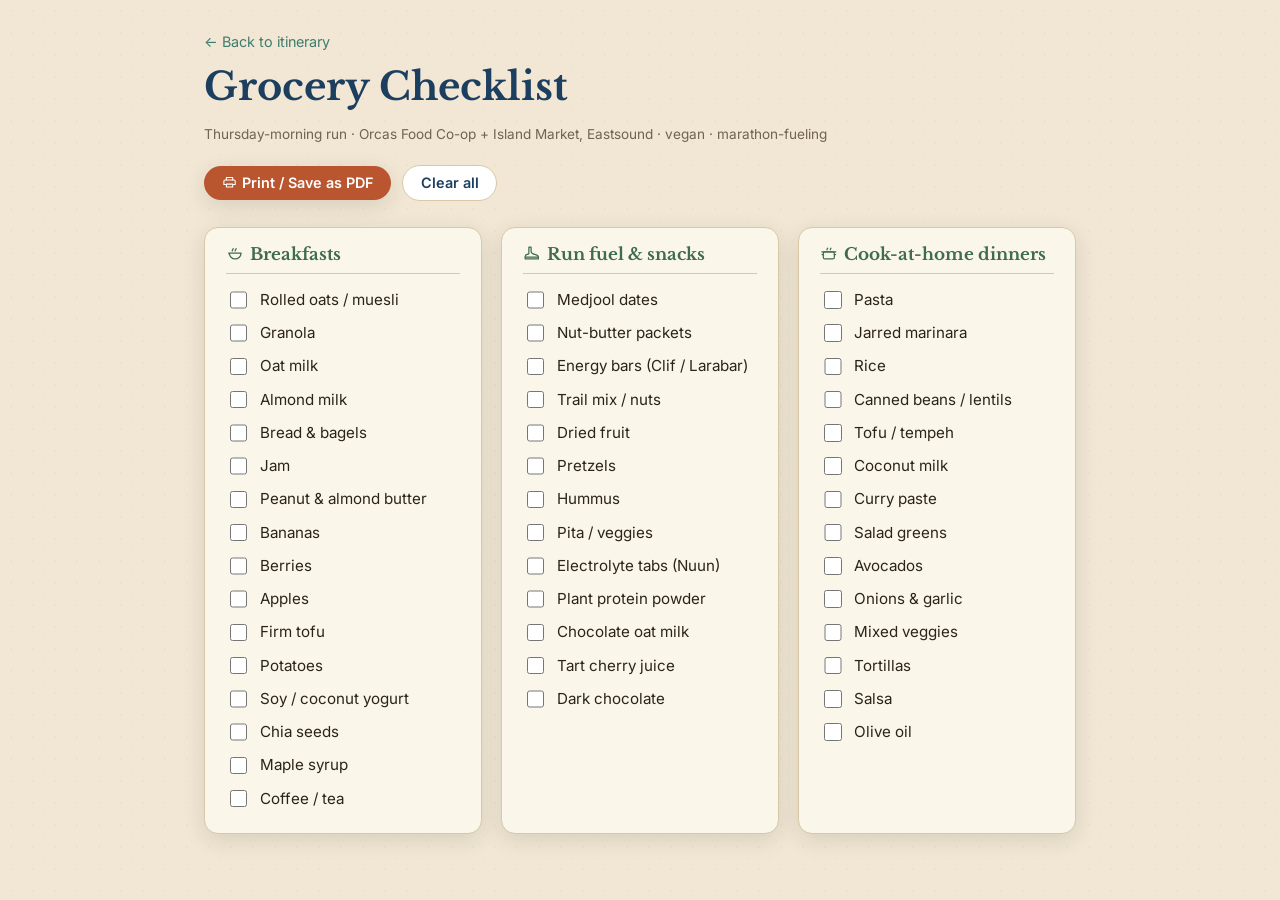
==== commit 30ea3875: "Match camp typography: switch headings to Libre Baskerville Co-authored-by: Cursor <cursoragent@curs" ====
--- a/grocery.html
+++ b/grocery.html
@@ -6,12 +6,12 @@
   <title>Orcas Island — Grocery Checklist</title>
   <link rel="preconnect" href="https://fonts.googleapis.com" />
   <link rel="preconnect" href="https://fonts.gstatic.com" crossorigin />
-  <link href="https://fonts.googleapis.com/css2?family=Caveat:wght@500;700&family=Fraunces:opsz,wght@9..144,400;9..144,600;9..144,700&family=Inter:wght@400;500;600;700&display=swap" rel="stylesheet" />
+  <link href="https://fonts.googleapis.com/css2?family=Caveat:wght@500;700&family=Inter:wght@400;500;600;700&family=Libre+Baskerville:ital,wght@0,400;0,700;1,400&display=swap" rel="stylesheet" />
   <link rel="stylesheet" href="styles.css" />
   <style>
     .grocery-wrap { max-width: 920px; margin: 0 auto; padding: 1.8rem 1.5rem 4rem; }
     .backlink { font-size: 0.9rem; color: var(--teal); text-decoration: none; }
-    .grocery-wrap h1 { font-family: "Fraunces", serif; color: var(--ocean); margin: 0.6rem 0 0.2rem; font-size: clamp(1.8rem, 5vw, 2.6rem); }
+    .grocery-wrap h1 { font-family: "Libre Baskerville", Georgia, serif; color: var(--ocean); margin: 0.6rem 0 0.2rem; font-size: clamp(1.7rem, 5vw, 2.4rem); }
     .toolbar { display: flex; gap: 0.7rem; align-items: center; flex-wrap: wrap; margin: 1.2rem 0 1.6rem; }
     .check-grid { display: grid; grid-template-columns: repeat(auto-fit, minmax(260px, 1fr)); gap: 1.2rem; }
     .check-card { background: var(--card); border: 1px solid var(--line); border-radius: 14px; padding: 1.1rem 1.3rem; box-shadow: var(--shadow); }
--- a/styles.css
+++ b/styles.css
@@ -33,8 +33,8 @@
 }
 
 h1, h2, h3 {
-  font-family: "Fraunces", Georgia, serif;
-  line-height: 1.15;
+  font-family: "Libre Baskerville", Georgia, serif;
+  line-height: 1.2;
   margin: 0;
 }
 
@@ -108,12 +108,13 @@
   padding: 1.1rem 1.5rem;
 }
 .brand {
-  font-family: "Fraunces", serif;
-  font-weight: 700;
-  font-size: 1.15rem;
+  font-family: "Libre Baskerville", Georgia, serif;
+  font-weight: 700;
+  font-size: 1.05rem;
   color: #f6efe0;
   text-decoration: none;
-  letter-spacing: 0.3px;
+  letter-spacing: 1px;
+  text-transform: uppercase;
 }
 .nav-links { display: flex; gap: 1.4rem; }
 .nav-links a {
@@ -146,9 +147,10 @@
   margin: 0 0 0.4rem;
 }
 .hero h1 {
-  font-size: clamp(3rem, 9vw, 6rem);
-  font-weight: 700;
-  letter-spacing: -0.5px;
+  font-size: clamp(2.6rem, 8vw, 5rem);
+  font-weight: 400;
+  text-transform: uppercase;
+  letter-spacing: clamp(2px, 1.2vw, 8px);
 }
 .hero-script {
   font-family: "Caveat", cursive;
